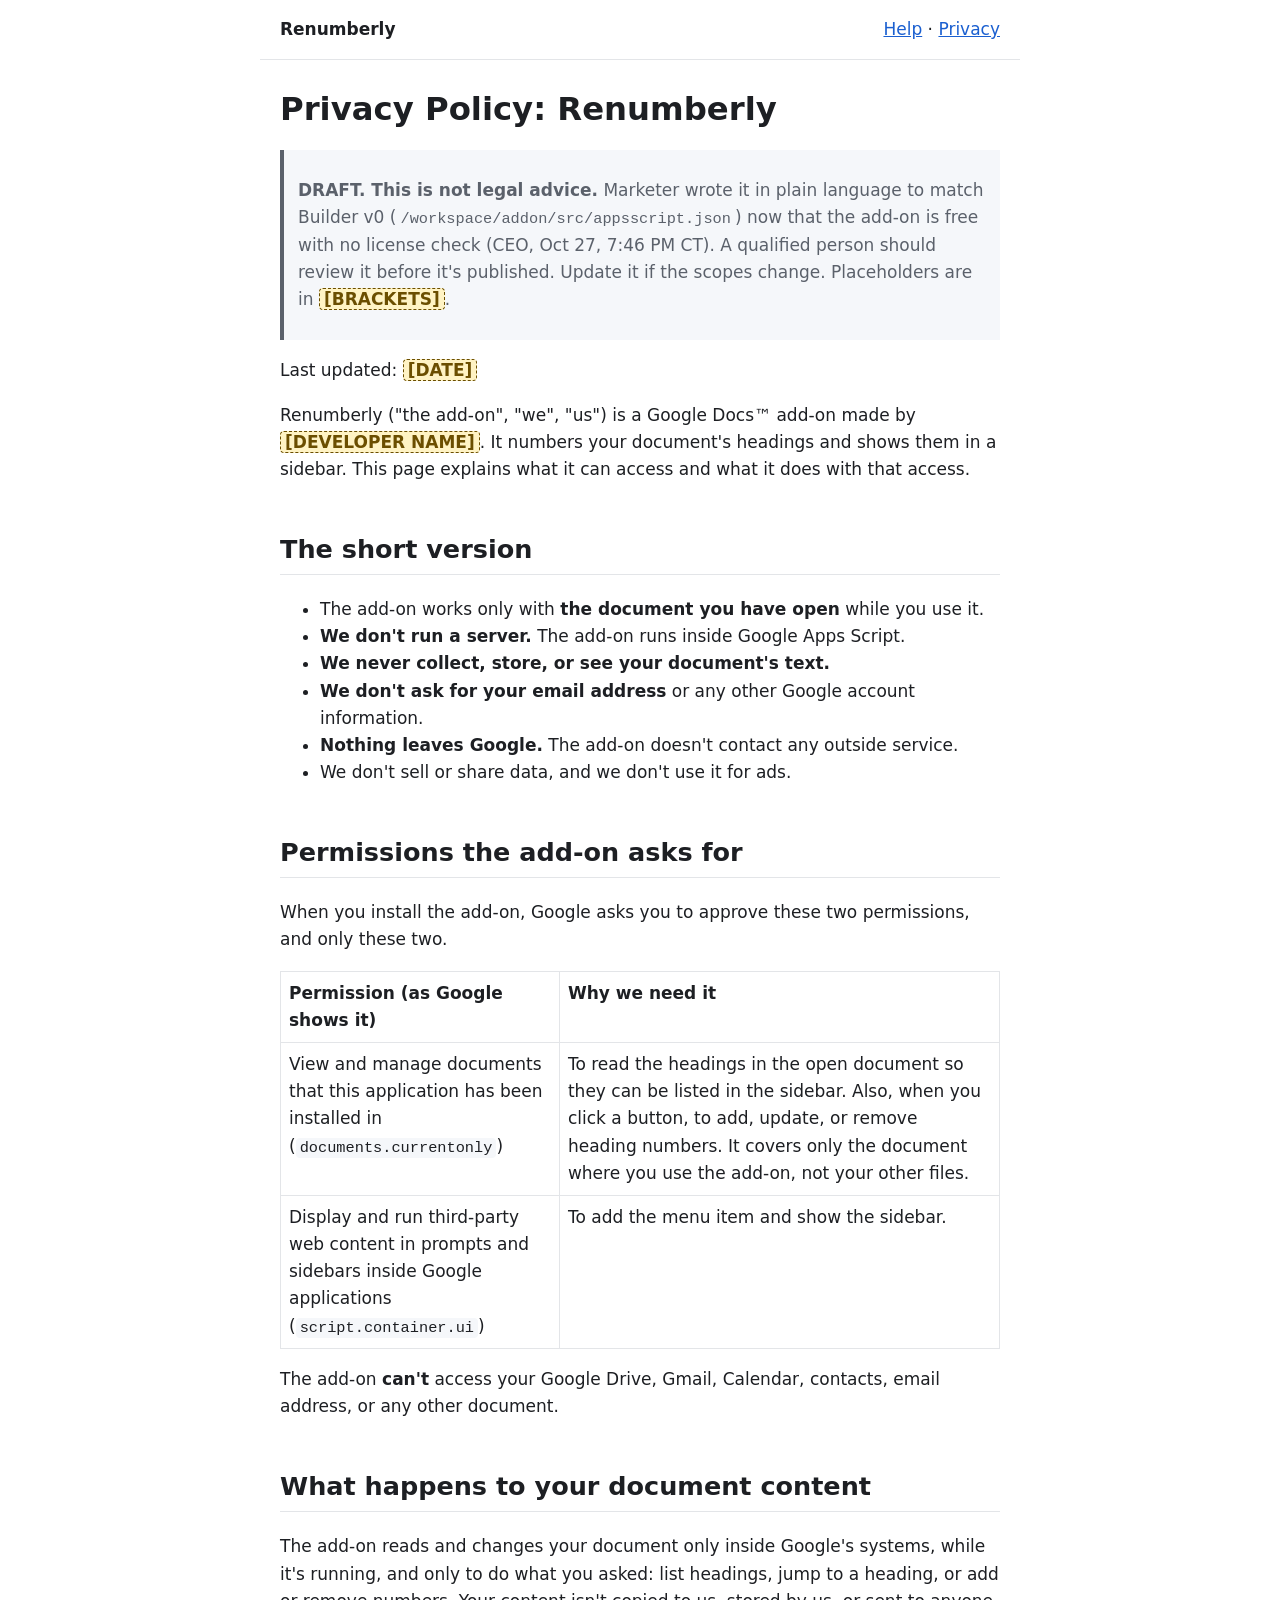
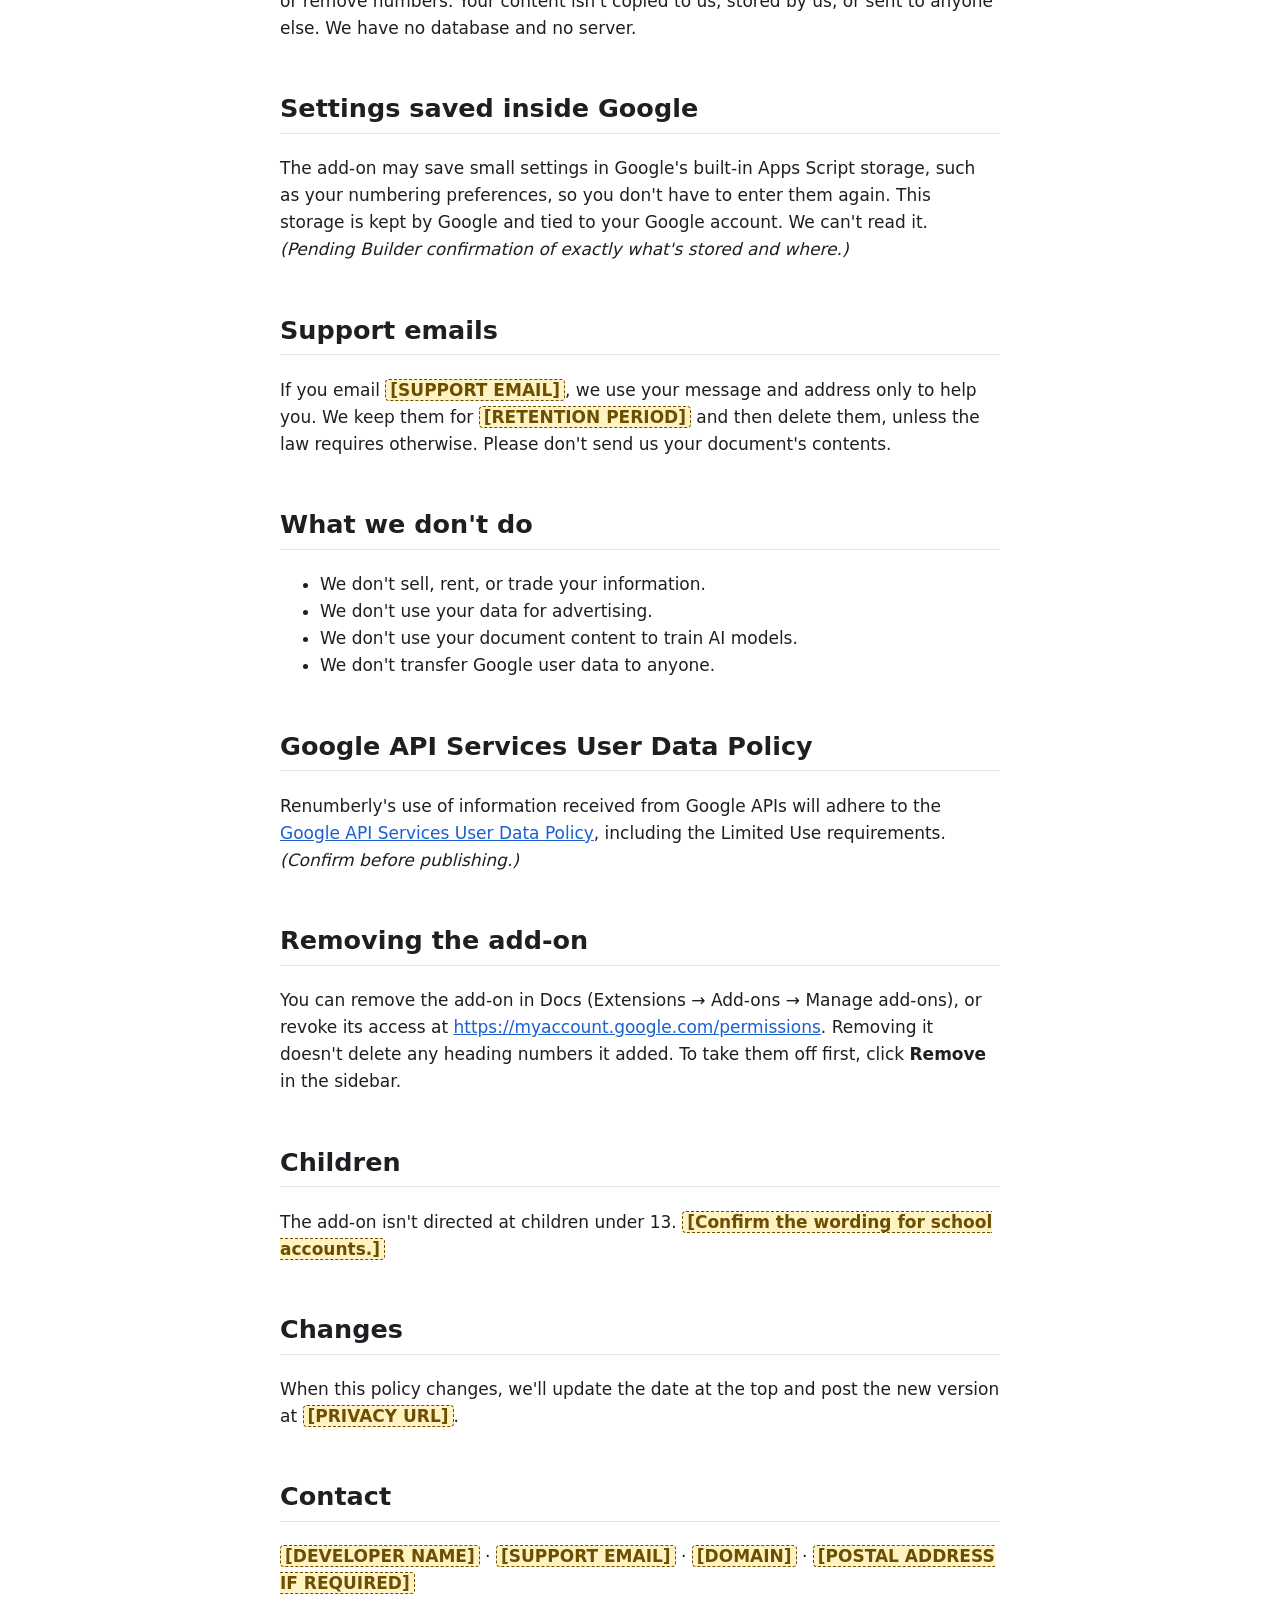
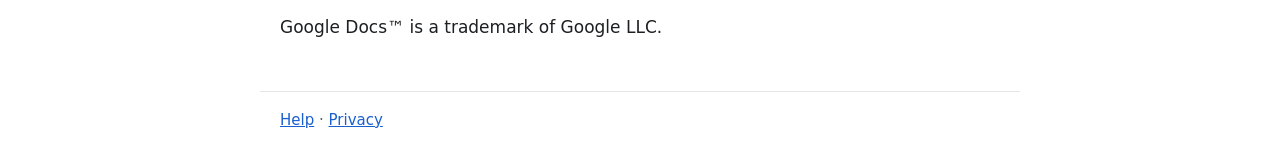
==== privacy.html @ c92d1a33 "Renumberly help and privacy pages" ====
<!doctype html><html lang="en"><head><meta charset="utf-8">
<meta name="viewport" content="width=device-width, initial-scale=1"><title>Renumberly Privacy Policy</title>
<link rel="stylesheet" href="style.css"></head><body><header><strong>Renumberly</strong><nav><a href="index.html">Help</a> · <a href="privacy.html">Privacy</a></nav></header>
<main><h1>Privacy Policy: Renumberly</h1>
<blockquote>
<p><strong>DRAFT. This is not legal advice.</strong> Marketer wrote it in plain language to match Builder v0 (<code>/workspace/addon/src/appsscript.json</code>) now that the add-on is free with no license check (CEO, Oct 27, 7:46 PM CT). A qualified person should review it before it's published. Update it if the scopes change. Placeholders are in <span class="ph">[BRACKETS]</span>.</p>
</blockquote>
<p>Last updated: <span class="ph">[DATE]</span></p>
<p>Renumberly ("the add-on", "we", "us") is a Google Docs™ add-on made by <span class="ph">[DEVELOPER NAME]</span>. It numbers your document's headings and shows them in a sidebar. This page explains what it can access and what it does with that access.</p>
<h2>The short version</h2>
<ul>
<li>The add-on works only with <strong>the document you have open</strong> while you use it.</li>
<li><strong>We don't run a server.</strong> The add-on runs inside Google Apps Script.</li>
<li><strong>We never collect, store, or see your document's text.</strong></li>
<li><strong>We don't ask for your email address</strong> or any other Google account information.</li>
<li><strong>Nothing leaves Google.</strong> The add-on doesn't contact any outside service.</li>
<li>We don't sell or share data, and we don't use it for ads.</li>
</ul>
<h2>Permissions the add-on asks for</h2>
<p>When you install the add-on, Google asks you to approve these two permissions, and only these two.</p>
<table>
<thead>
<tr>
<th>Permission (as Google shows it)</th>
<th>Why we need it</th>
</tr>
</thead>
<tbody>
<tr>
<td>View and manage documents that this application has been installed in (<code>documents.currentonly</code>)</td>
<td>To read the headings in the open document so they can be listed in the sidebar. Also, when you click a button, to add, update, or remove heading numbers. It covers only the document where you use the add-on, not your other files.</td>
</tr>
<tr>
<td>Display and run third-party web content in prompts and sidebars inside Google applications (<code>script.container.ui</code>)</td>
<td>To add the menu item and show the sidebar.</td>
</tr>
</tbody>
</table>
<p>The add-on <strong>can't</strong> access your Google Drive, Gmail, Calendar, contacts, email address, or any other document.</p>
<h2>What happens to your document content</h2>
<p>The add-on reads and changes your document only inside Google's systems, while it's running, and only to do what you asked: list headings, jump to a heading, or add or remove numbers. Your content isn't copied to us, stored by us, or sent to anyone else. We have no database and no server.</p>
<h2>Settings saved inside Google</h2>
<p>The add-on may save small settings in Google's built-in Apps Script storage, such as your numbering preferences, so you don't have to enter them again. This storage is kept by Google and tied to your Google account. We can't read it. <em>(Pending Builder confirmation of exactly what's stored and where.)</em></p>
<h2>Support emails</h2>
<p>If you email <span class="ph">[SUPPORT EMAIL]</span>, we use your message and address only to help you. We keep them for <span class="ph">[RETENTION PERIOD]</span> and then delete them, unless the law requires otherwise. Please don't send us your document's contents.</p>
<h2>What we don't do</h2>
<ul>
<li>We don't sell, rent, or trade your information.</li>
<li>We don't use your data for advertising.</li>
<li>We don't use your document content to train AI models.</li>
<li>We don't transfer Google user data to anyone.</li>
</ul>
<h2>Google API Services User Data Policy</h2>
<p>Renumberly's use of information received from Google APIs will adhere to the <a href="https://developers.google.com/terms/api-services-user-data-policy">Google API Services User Data Policy</a>, including the Limited Use requirements. <em>(Confirm before publishing.)</em></p>
<h2>Removing the add-on</h2>
<p>You can remove the add-on in Docs (Extensions → Add-ons → Manage add-ons), or revoke its access at <a href="https://myaccount.google.com/permissions">https://myaccount.google.com/permissions</a>. Removing it doesn't delete any heading numbers it added. To take them off first, click <strong>Remove</strong> in the sidebar.</p>
<h2>Children</h2>
<p>The add-on isn't directed at children under 13. <span class="ph">[Confirm the wording for school accounts.]</span></p>
<h2>Changes</h2>
<p>When this policy changes, we'll update the date at the top and post the new version at <span class="ph">[PRIVACY URL]</span>.</p>
<h2>Contact</h2>
<p><span class="ph">[DEVELOPER NAME]</span> · <span class="ph">[SUPPORT EMAIL]</span> · <span class="ph">[DOMAIN]</span> · <span class="ph">[POSTAL ADDRESS IF REQUIRED]</span></p>
<p>Google Docs™ is a trademark of Google LLC.</p></main><footer><nav><a href="index.html">Help</a> · <a href="privacy.html">Privacy</a></nav></footer></body></html>
---- style.css ----
:root{--bg:#fff;--fg:#1d1f23;--mut:#5b616b;--line:#e3e5e8;--acc:#1a5fd0;--ph:#fff3c4;--phfg:#6b4e00;--note:#f5f7fa}
@media (prefers-color-scheme:dark){:root{--bg:#15171a;--fg:#e6e8eb;--mut:#a3a9b2;--line:#2c3036;--acc:#7fb0ff;--ph:#4a3d10;--phfg:#ffe08a;--note:#1e2125}}
*{box-sizing:border-box}body{margin:0;background:var(--bg);color:var(--fg);font:17px/1.6 system-ui,-apple-system,"Segoe UI",Roboto,sans-serif}
header,footer{max-width:760px;margin:0 auto;padding:16px 20px;display:flex;justify-content:space-between;gap:12px;flex-wrap:wrap;border-bottom:1px solid var(--line)}
footer{border:0;border-top:1px solid var(--line);color:var(--mut);font-size:15px}
main{max-width:760px;margin:0 auto;padding:8px 20px 32px}
a{color:var(--acc);overflow-wrap:anywhere}h1{font-size:1.9em;line-height:1.2}h2{margin-top:1.8em;border-bottom:1px solid var(--line);padding-bottom:4px}
blockquote{margin:1em 0;padding:10px 14px;background:var(--note);border-left:4px solid var(--mut);color:var(--mut)}
code{font-size:.9em;background:var(--note);padding:1px 4px;border-radius:4px;overflow-wrap:anywhere}
table{border-collapse:collapse;width:100%;display:block;overflow-x:auto}th,td{border:1px solid var(--line);padding:8px;text-align:left;vertical-align:top}
.ph{background:var(--ph);color:var(--phfg);border:1px dashed currentColor;border-radius:4px;padding:0 4px;font-weight:600}
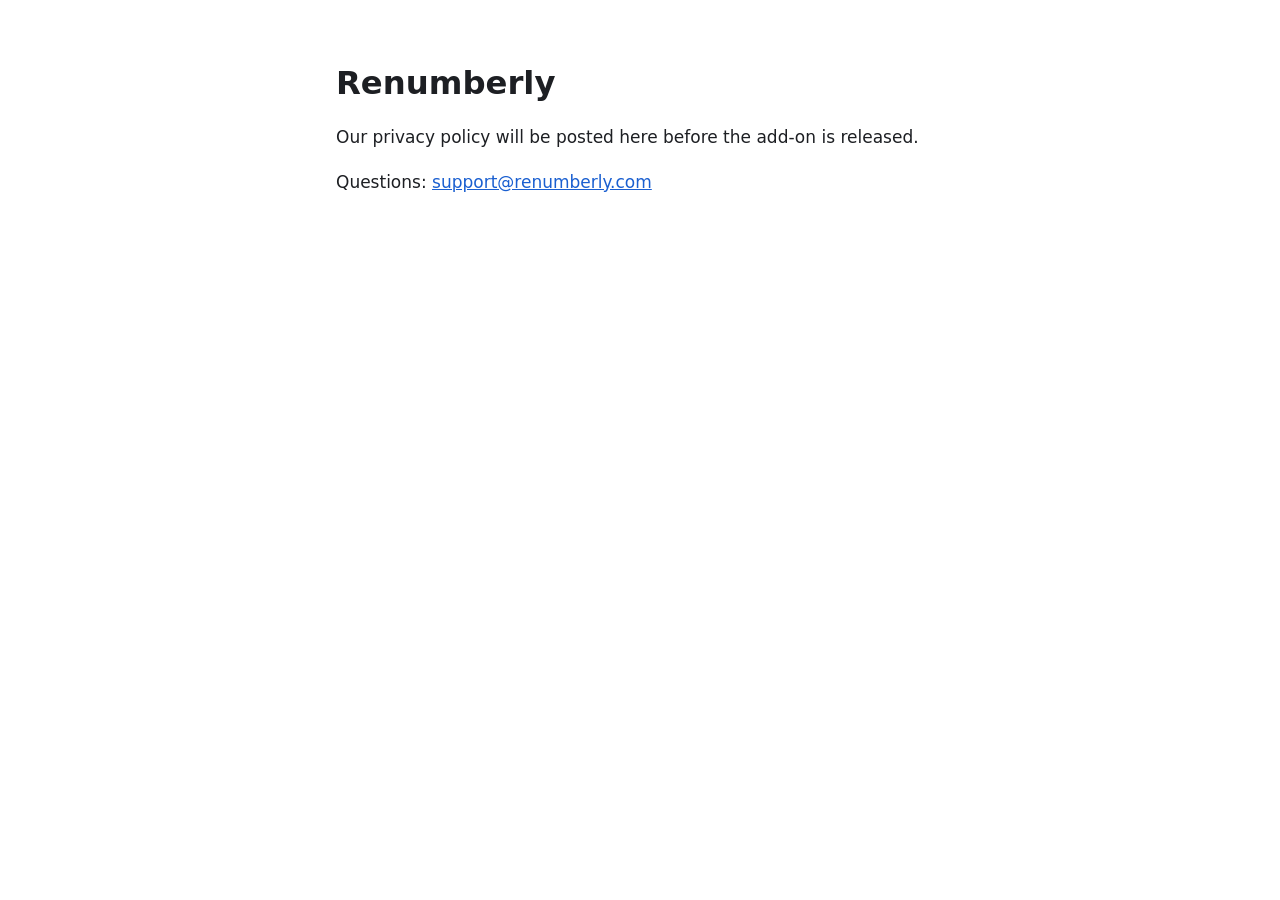
==== commit d74c1695: "Holding pages until copy is approved" ====
--- a/privacy.html
+++ b/privacy.html
@@ -1,63 +1 @@
-<!doctype html><html lang="en"><head><meta charset="utf-8">
-<meta name="viewport" content="width=device-width, initial-scale=1"><title>Renumberly Privacy Policy</title>
-<link rel="stylesheet" href="style.css"></head><body><header><strong>Renumberly</strong><nav><a href="index.html">Help</a> · <a href="privacy.html">Privacy</a></nav></header>
-<main><h1>Privacy Policy: Renumberly</h1>
-<blockquote>
-<p><strong>DRAFT. This is not legal advice.</strong> Marketer wrote it in plain language to match Builder v0 (<code>/workspace/addon/src/appsscript.json</code>) now that the add-on is free with no license check (CEO, Oct 27, 7:46 PM CT). A qualified person should review it before it's published. Update it if the scopes change. Placeholders are in <span class="ph">[BRACKETS]</span>.</p>
-</blockquote>
-<p>Last updated: <span class="ph">[DATE]</span></p>
-<p>Renumberly ("the add-on", "we", "us") is a Google Docs™ add-on made by <span class="ph">[DEVELOPER NAME]</span>. It numbers your document's headings and shows them in a sidebar. This page explains what it can access and what it does with that access.</p>
-<h2>The short version</h2>
-<ul>
-<li>The add-on works only with <strong>the document you have open</strong> while you use it.</li>
-<li><strong>We don't run a server.</strong> The add-on runs inside Google Apps Script.</li>
-<li><strong>We never collect, store, or see your document's text.</strong></li>
-<li><strong>We don't ask for your email address</strong> or any other Google account information.</li>
-<li><strong>Nothing leaves Google.</strong> The add-on doesn't contact any outside service.</li>
-<li>We don't sell or share data, and we don't use it for ads.</li>
-</ul>
-<h2>Permissions the add-on asks for</h2>
-<p>When you install the add-on, Google asks you to approve these two permissions, and only these two.</p>
-<table>
-<thead>
-<tr>
-<th>Permission (as Google shows it)</th>
-<th>Why we need it</th>
-</tr>
-</thead>
-<tbody>
-<tr>
-<td>View and manage documents that this application has been installed in (<code>documents.currentonly</code>)</td>
-<td>To read the headings in the open document so they can be listed in the sidebar. Also, when you click a button, to add, update, or remove heading numbers. It covers only the document where you use the add-on, not your other files.</td>
-</tr>
-<tr>
-<td>Display and run third-party web content in prompts and sidebars inside Google applications (<code>script.container.ui</code>)</td>
-<td>To add the menu item and show the sidebar.</td>
-</tr>
-</tbody>
-</table>
-<p>The add-on <strong>can't</strong> access your Google Drive, Gmail, Calendar, contacts, email address, or any other document.</p>
-<h2>What happens to your document content</h2>
-<p>The add-on reads and changes your document only inside Google's systems, while it's running, and only to do what you asked: list headings, jump to a heading, or add or remove numbers. Your content isn't copied to us, stored by us, or sent to anyone else. We have no database and no server.</p>
-<h2>Settings saved inside Google</h2>
-<p>The add-on may save small settings in Google's built-in Apps Script storage, such as your numbering preferences, so you don't have to enter them again. This storage is kept by Google and tied to your Google account. We can't read it. <em>(Pending Builder confirmation of exactly what's stored and where.)</em></p>
-<h2>Support emails</h2>
-<p>If you email <span class="ph">[SUPPORT EMAIL]</span>, we use your message and address only to help you. We keep them for <span class="ph">[RETENTION PERIOD]</span> and then delete them, unless the law requires otherwise. Please don't send us your document's contents.</p>
-<h2>What we don't do</h2>
-<ul>
-<li>We don't sell, rent, or trade your information.</li>
-<li>We don't use your data for advertising.</li>
-<li>We don't use your document content to train AI models.</li>
-<li>We don't transfer Google user data to anyone.</li>
-</ul>
-<h2>Google API Services User Data Policy</h2>
-<p>Renumberly's use of information received from Google APIs will adhere to the <a href="https://developers.google.com/terms/api-services-user-data-policy">Google API Services User Data Policy</a>, including the Limited Use requirements. <em>(Confirm before publishing.)</em></p>
-<h2>Removing the add-on</h2>
-<p>You can remove the add-on in Docs (Extensions → Add-ons → Manage add-ons), or revoke its access at <a href="https://myaccount.google.com/permissions">https://myaccount.google.com/permissions</a>. Removing it doesn't delete any heading numbers it added. To take them off first, click <strong>Remove</strong> in the sidebar.</p>
-<h2>Children</h2>
-<p>The add-on isn't directed at children under 13. <span class="ph">[Confirm the wording for school accounts.]</span></p>
-<h2>Changes</h2>
-<p>When this policy changes, we'll update the date at the top and post the new version at <span class="ph">[PRIVACY URL]</span>.</p>
-<h2>Contact</h2>
-<p><span class="ph">[DEVELOPER NAME]</span> · <span class="ph">[SUPPORT EMAIL]</span> · <span class="ph">[DOMAIN]</span> · <span class="ph">[POSTAL ADDRESS IF REQUIRED]</span></p>
-<p>Google Docs™ is a trademark of Google LLC.</p></main><footer><nav><a href="index.html">Help</a> · <a href="privacy.html">Privacy</a></nav></footer></body></html>
+<!doctype html><html lang="en"><head><meta charset="utf-8"><meta name="viewport" content="width=device-width,initial-scale=1"><title>Renumberly privacy</title><link rel="stylesheet" href="style.css"></head><body><main style="max-width:640px;margin:4rem auto;padding:0 1rem"><h1>Renumberly</h1><p>Our privacy policy will be posted here before the add-on is released.</p><p>Questions: <a href="mailto:support@renumberly.com">support@renumberly.com</a></p></main></body></html>
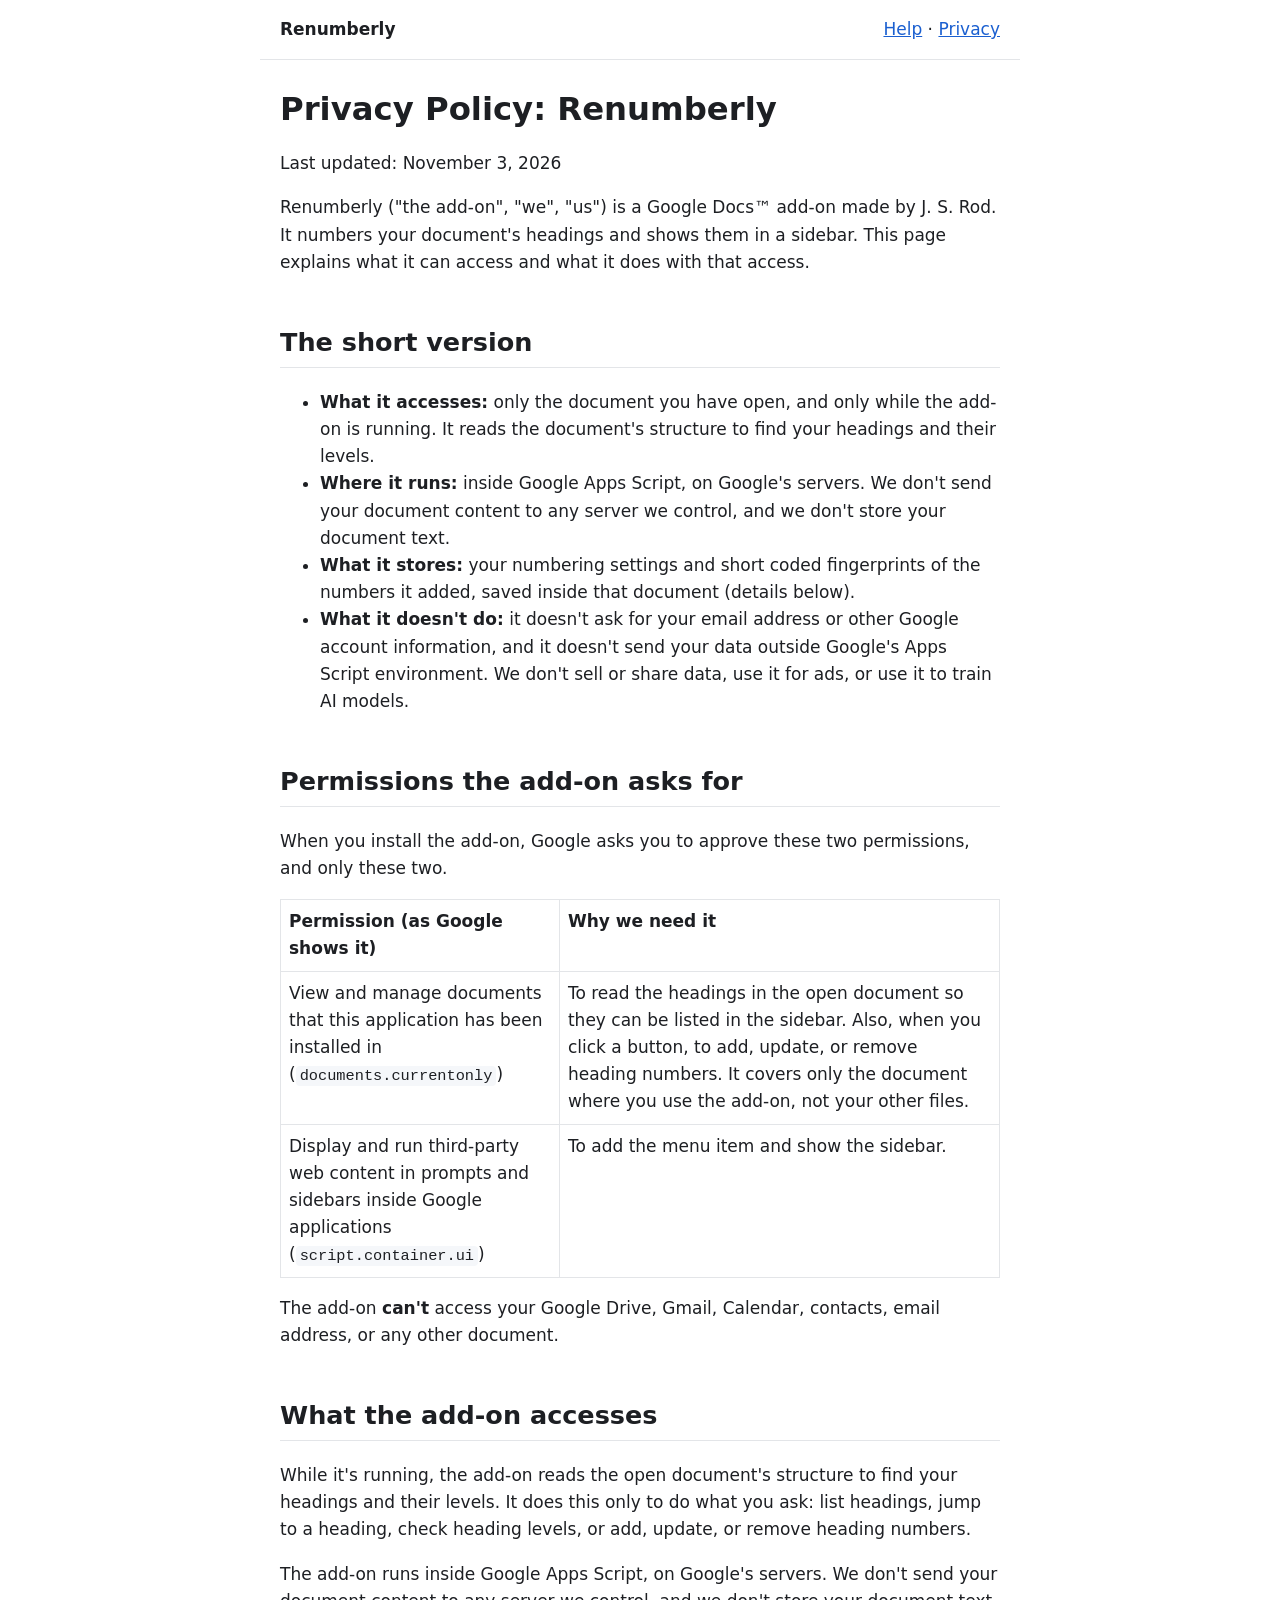
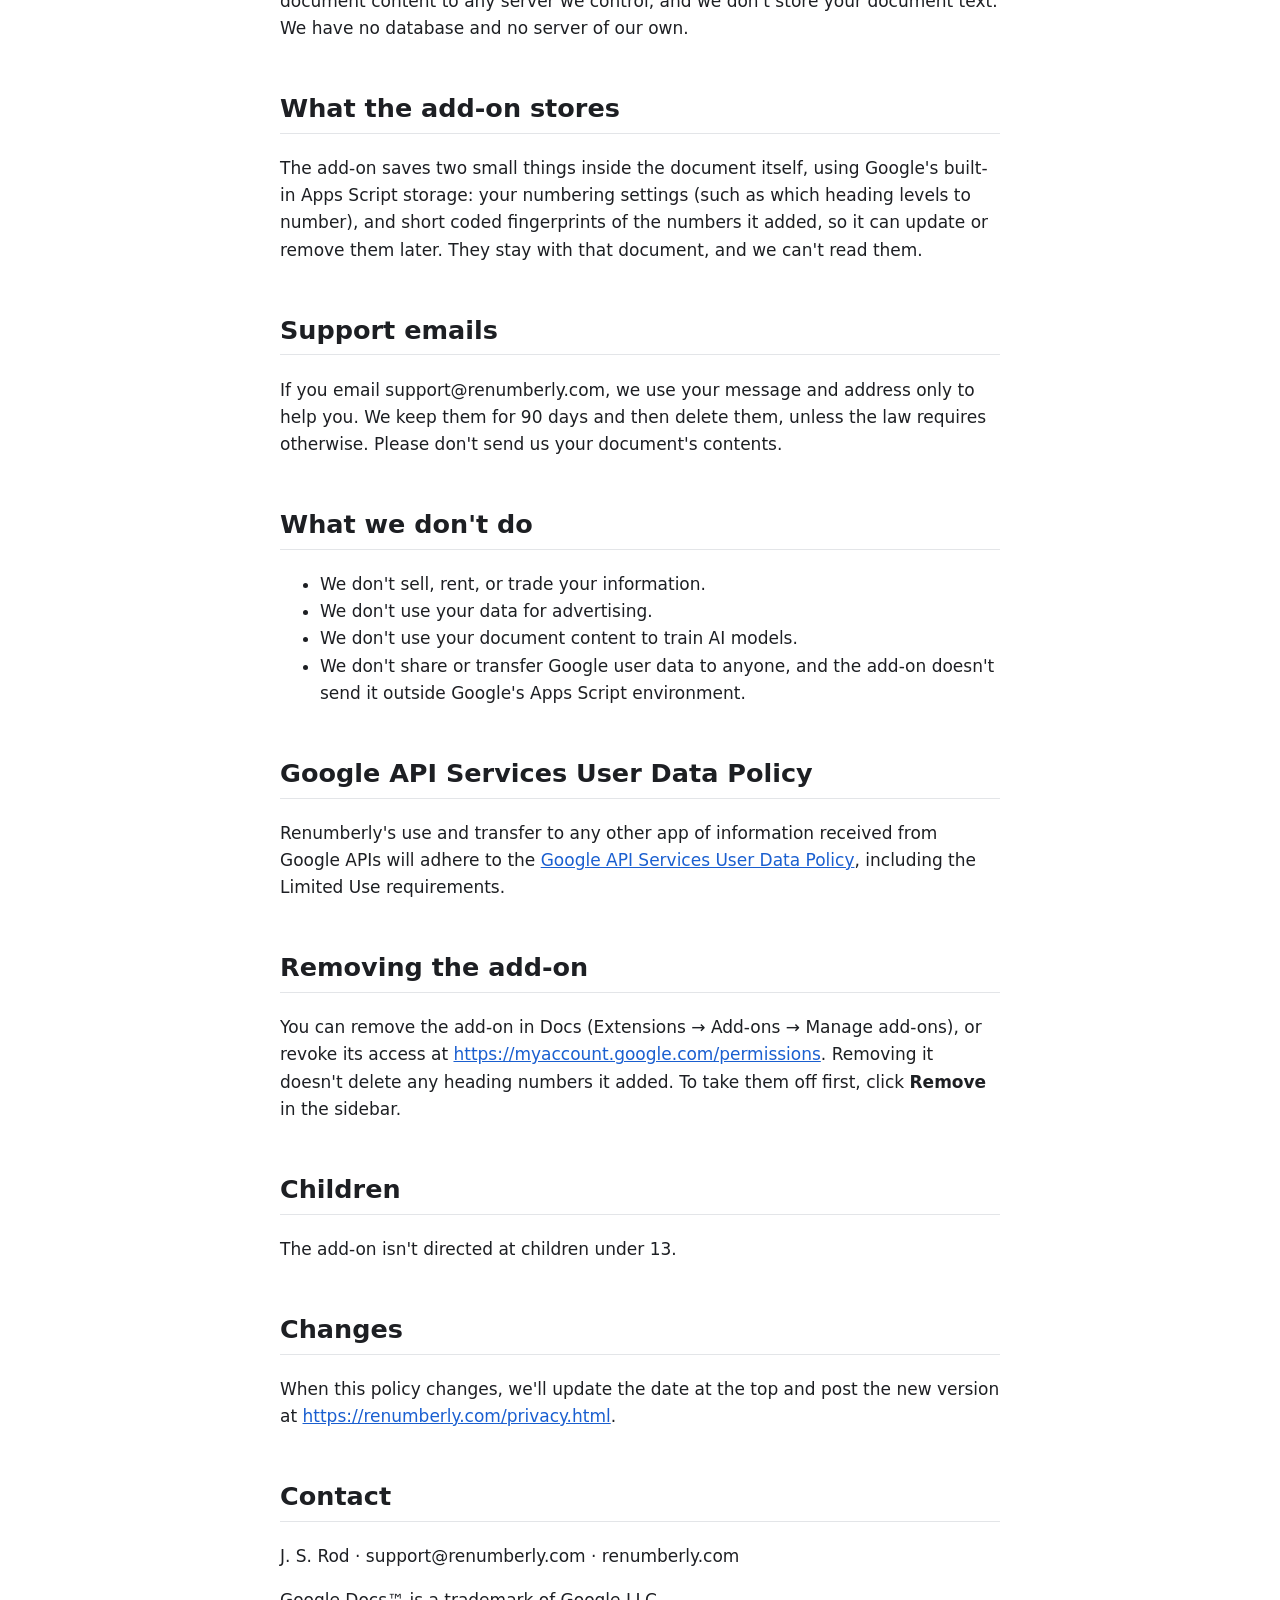
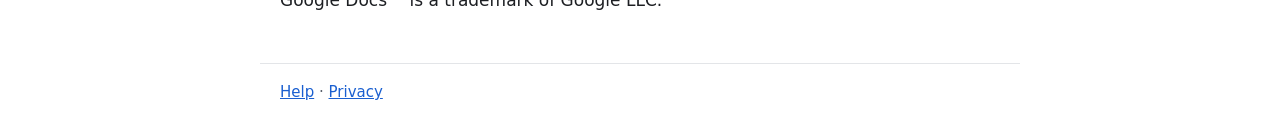
==== commit c272c983: "Publish help and privacy pages" ====
--- a/privacy.html
+++ b/privacy.html
@@ -1 +1,59 @@
-<!doctype html><html lang="en"><head><meta charset="utf-8"><meta name="viewport" content="width=device-width,initial-scale=1"><title>Renumberly privacy</title><link rel="stylesheet" href="style.css"></head><body><main style="max-width:640px;margin:4rem auto;padding:0 1rem"><h1>Renumberly</h1><p>Our privacy policy will be posted here before the add-on is released.</p><p>Questions: <a href="mailto:support@renumberly.com">support@renumberly.com</a></p></main></body></html>
+<!doctype html><html lang="en"><head><meta charset="utf-8">
+<meta name="viewport" content="width=device-width, initial-scale=1"><title>Renumberly Privacy Policy</title>
+<link rel="stylesheet" href="style.css"></head><body><header><strong>Renumberly</strong><nav><a href="index.html">Help</a> · <a href="privacy.html">Privacy</a></nav></header>
+<main><h1>Privacy Policy: Renumberly</h1>
+<p>Last updated: November 3, 2026</p>
+<p>Renumberly ("the add-on", "we", "us") is a Google Docs™ add-on made by J. S. Rod. It numbers your document's headings and shows them in a sidebar. This page explains what it can access and what it does with that access.</p>
+<h2>The short version</h2>
+<ul>
+<li><strong>What it accesses:</strong> only the document you have open, and only while the add-on is running. It reads the document's structure to find your headings and their levels.</li>
+<li><strong>Where it runs:</strong> inside Google Apps Script, on Google's servers. We don't send your document content to any server we control, and we don't store your document text.</li>
+<li><strong>What it stores:</strong> your numbering settings and short coded fingerprints of the numbers it added, saved inside that document (details below).</li>
+<li><strong>What it doesn't do:</strong> it doesn't ask for your email address or other Google account information, and it doesn't send your data outside Google's Apps Script environment. We don't sell or share data, use it for ads, or use it to train AI models.</li>
+</ul>
+<h2>Permissions the add-on asks for</h2>
+<p>When you install the add-on, Google asks you to approve these two permissions, and only these two.</p>
+<table>
+<thead>
+<tr>
+<th>Permission (as Google shows it)</th>
+<th>Why we need it</th>
+</tr>
+</thead>
+<tbody>
+<tr>
+<td>View and manage documents that this application has been installed in (<code>documents.currentonly</code>)</td>
+<td>To read the headings in the open document so they can be listed in the sidebar. Also, when you click a button, to add, update, or remove heading numbers. It covers only the document where you use the add-on, not your other files.</td>
+</tr>
+<tr>
+<td>Display and run third-party web content in prompts and sidebars inside Google applications (<code>script.container.ui</code>)</td>
+<td>To add the menu item and show the sidebar.</td>
+</tr>
+</tbody>
+</table>
+<p>The add-on <strong>can't</strong> access your Google Drive, Gmail, Calendar, contacts, email address, or any other document.</p>
+<h2>What the add-on accesses</h2>
+<p>While it's running, the add-on reads the open document's structure to find your headings and their levels. It does this only to do what you ask: list headings, jump to a heading, check heading levels, or add, update, or remove heading numbers.</p>
+<p>The add-on runs inside Google Apps Script, on Google's servers. We don't send your document content to any server we control, and we don't store your document text. We have no database and no server of our own.</p>
+<h2>What the add-on stores</h2>
+<p>The add-on saves two small things inside the document itself, using Google's built-in Apps Script storage: your numbering settings (such as which heading levels to number), and short coded fingerprints of the numbers it added, so it can update or remove them later. They stay with that document, and we can't read them.</p>
+<h2>Support emails</h2>
+<p>If you email support@renumberly.com, we use your message and address only to help you. We keep them for 90 days and then delete them, unless the law requires otherwise. Please don't send us your document's contents.</p>
+<h2>What we don't do</h2>
+<ul>
+<li>We don't sell, rent, or trade your information.</li>
+<li>We don't use your data for advertising.</li>
+<li>We don't use your document content to train AI models.</li>
+<li>We don't share or transfer Google user data to anyone, and the add-on doesn't send it outside Google's Apps Script environment.</li>
+</ul>
+<h2>Google API Services User Data Policy</h2>
+<p>Renumberly's use and transfer to any other app of information received from Google APIs will adhere to the <a href="https://developers.google.com/terms/api-services-user-data-policy">Google API Services User Data Policy</a>, including the Limited Use requirements.</p>
+<h2>Removing the add-on</h2>
+<p>You can remove the add-on in Docs (Extensions → Add-ons → Manage add-ons), or revoke its access at <a href="https://myaccount.google.com/permissions">https://myaccount.google.com/permissions</a>. Removing it doesn't delete any heading numbers it added. To take them off first, click <strong>Remove</strong> in the sidebar.</p>
+<h2>Children</h2>
+<p>The add-on isn't directed at children under 13.</p>
+<h2>Changes</h2>
+<p>When this policy changes, we'll update the date at the top and post the new version at <a href="https://renumberly.com/privacy.html">https://renumberly.com/privacy.html</a>.</p>
+<h2>Contact</h2>
+<p>J. S. Rod · support@renumberly.com · renumberly.com</p>
+<p>Google Docs™ is a trademark of Google LLC.</p></main><footer><nav><a href="index.html">Help</a> · <a href="privacy.html">Privacy</a></nav></footer></body></html>
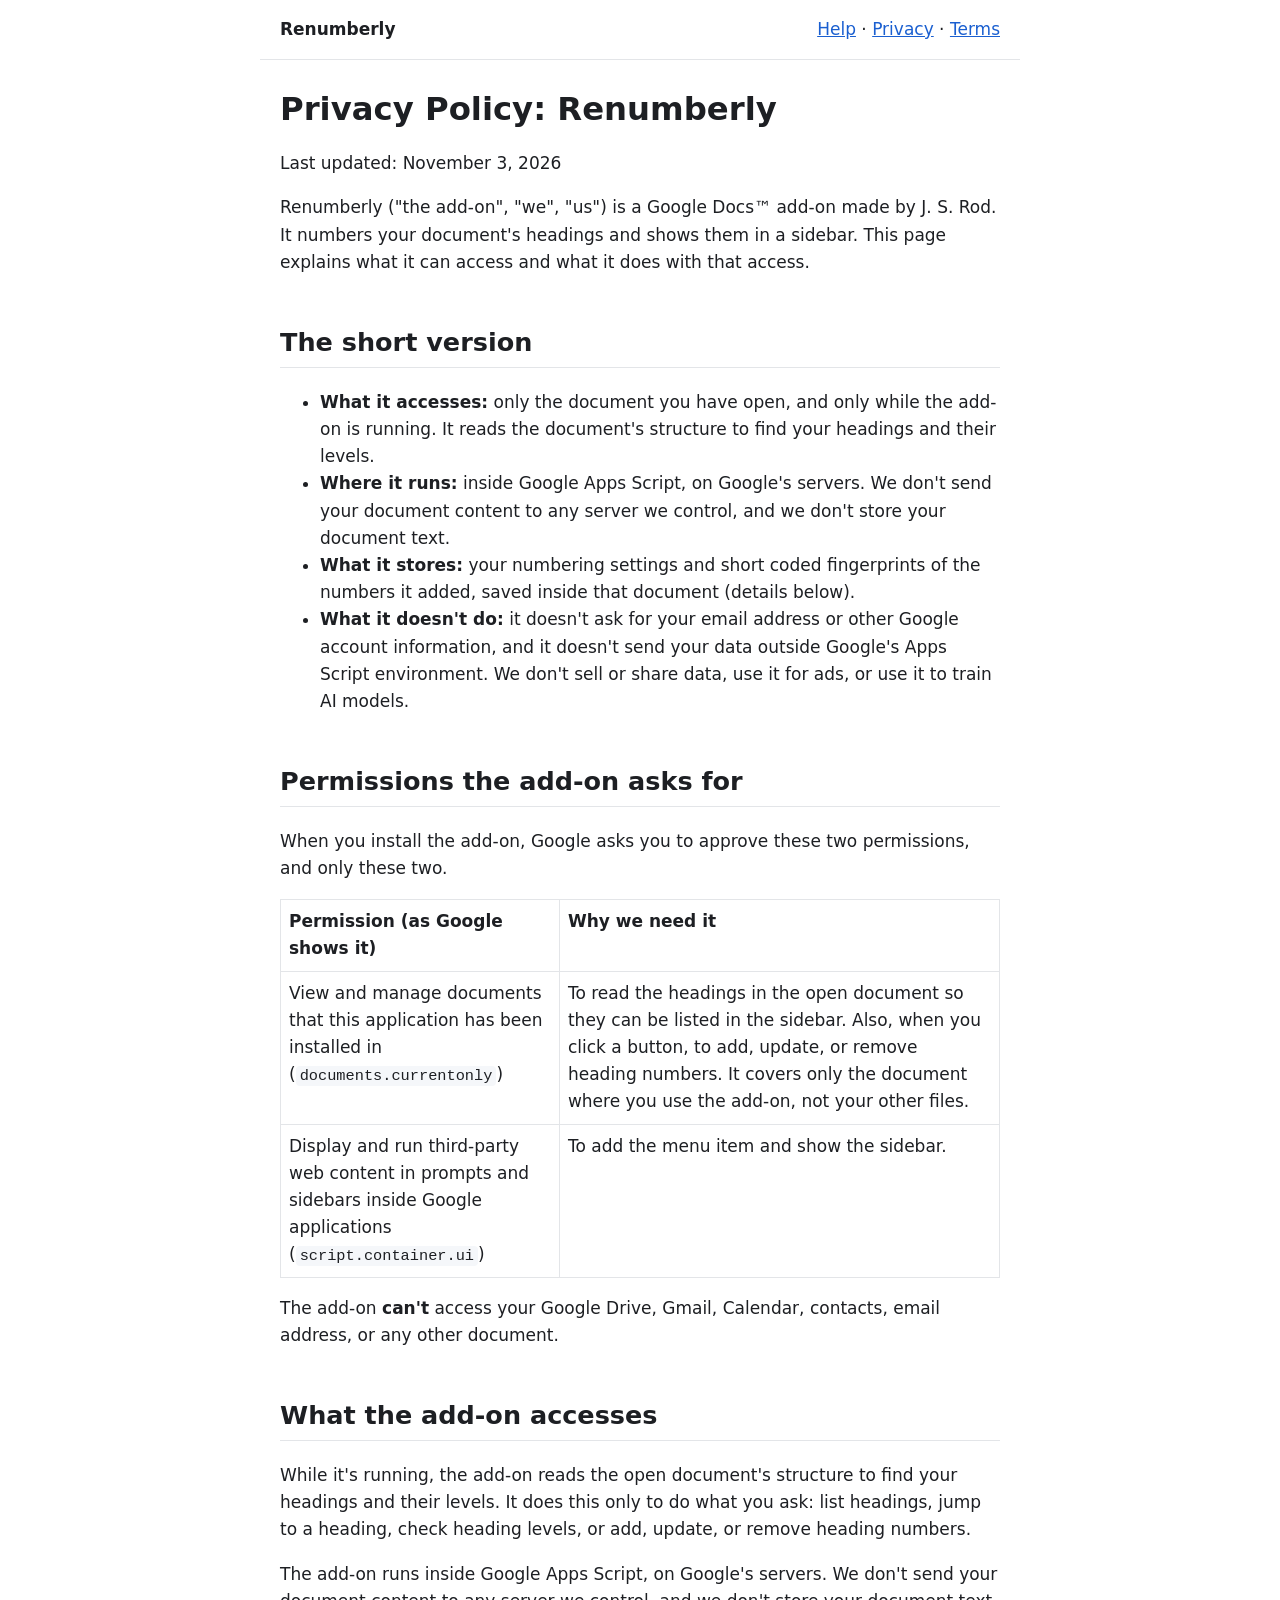
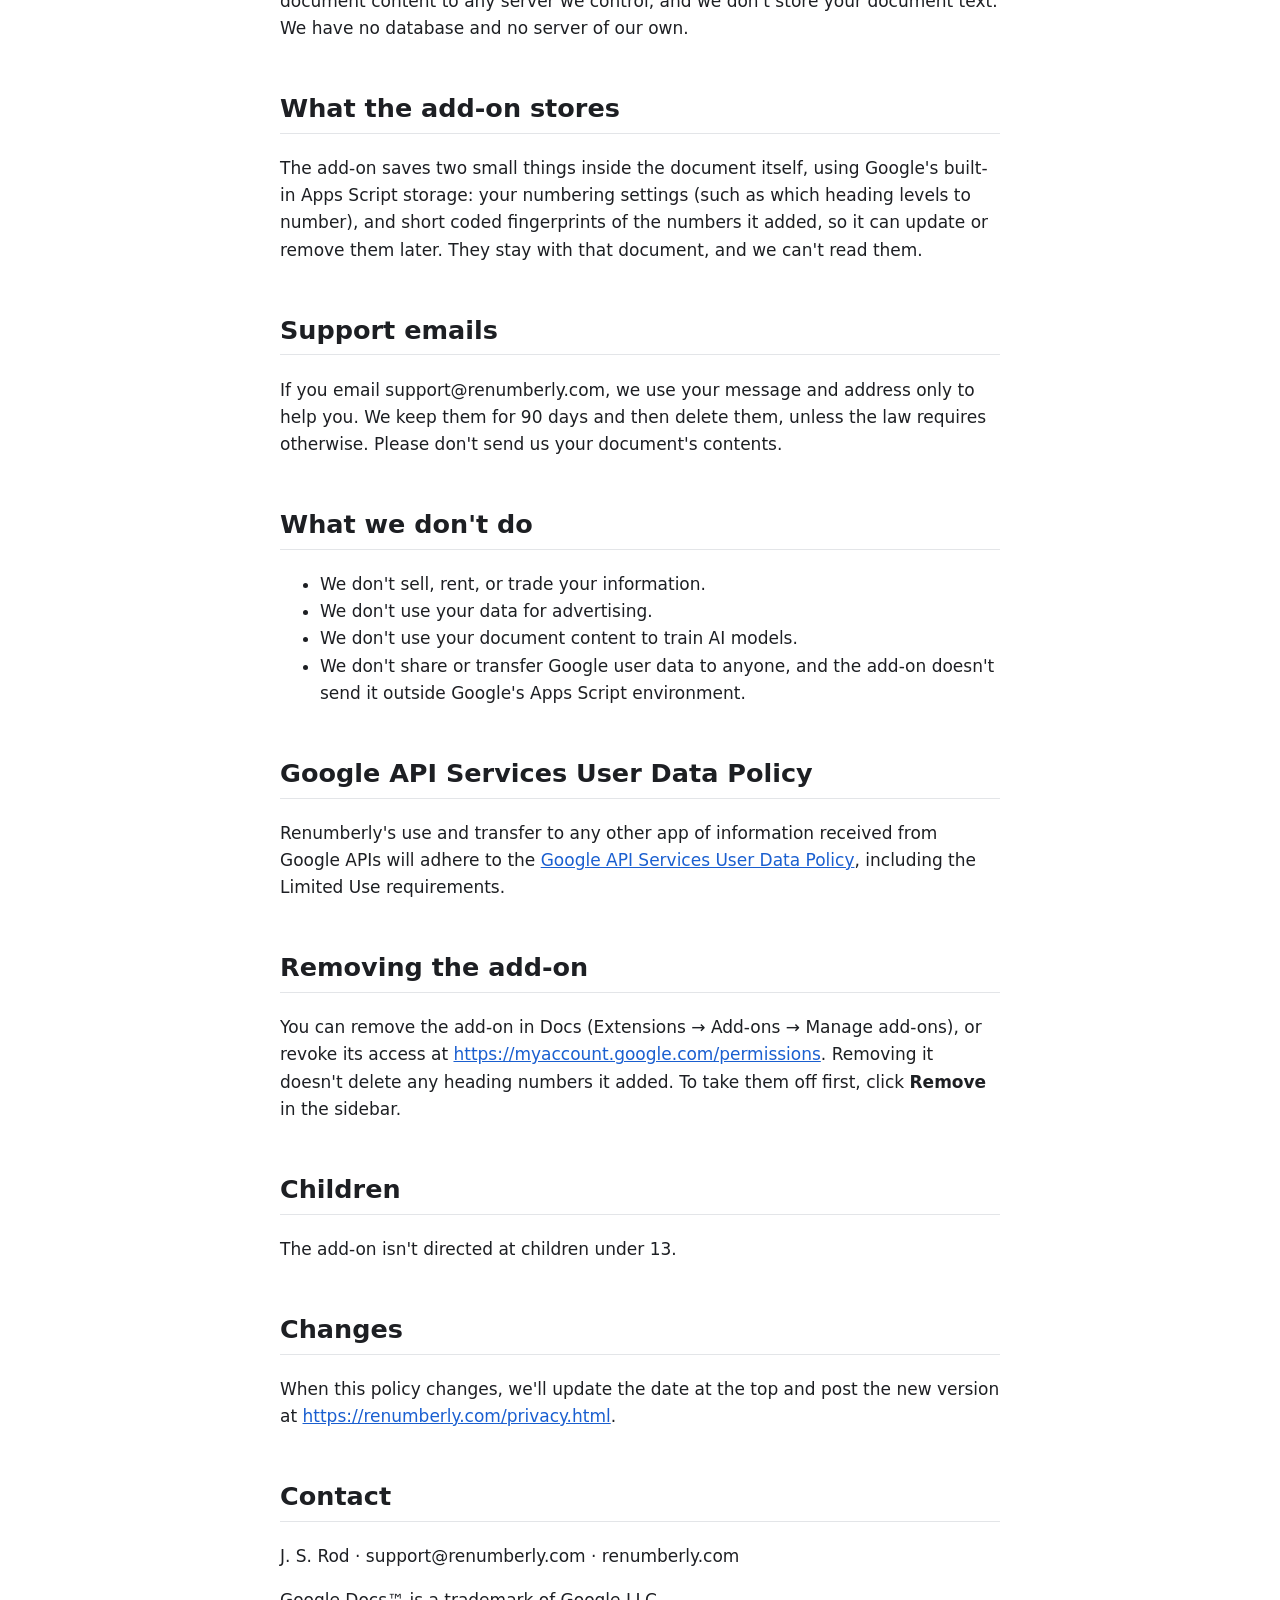
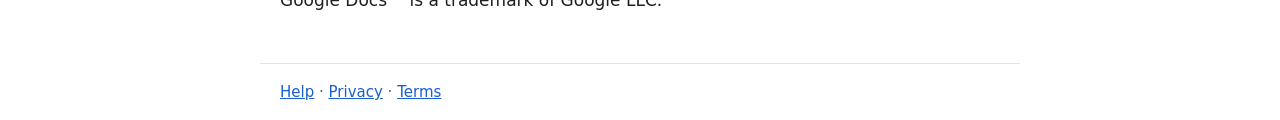
==== commit 9da92769: "Add terms page, update help page" ====
--- a/privacy.html
+++ b/privacy.html
@@ -1,6 +1,6 @@
 <!doctype html><html lang="en"><head><meta charset="utf-8">
 <meta name="viewport" content="width=device-width, initial-scale=1"><title>Renumberly Privacy Policy</title>
-<link rel="stylesheet" href="style.css"></head><body><header><strong>Renumberly</strong><nav><a href="index.html">Help</a> · <a href="privacy.html">Privacy</a></nav></header>
+<link rel="stylesheet" href="style.css"></head><body><header><strong>Renumberly</strong><nav><a href="index.html">Help</a> · <a href="privacy.html">Privacy</a> · <a href="terms.html">Terms</a></nav></header>
 <main><h1>Privacy Policy: Renumberly</h1>
 <p>Last updated: November 3, 2026</p>
 <p>Renumberly ("the add-on", "we", "us") is a Google Docs™ add-on made by J. S. Rod. It numbers your document's headings and shows them in a sidebar. This page explains what it can access and what it does with that access.</p>
@@ -56,4 +56,4 @@
 <p>When this policy changes, we'll update the date at the top and post the new version at <a href="https://renumberly.com/privacy.html">https://renumberly.com/privacy.html</a>.</p>
 <h2>Contact</h2>
 <p>J. S. Rod · support@renumberly.com · renumberly.com</p>
-<p>Google Docs™ is a trademark of Google LLC.</p></main><footer><nav><a href="index.html">Help</a> · <a href="privacy.html">Privacy</a></nav></footer></body></html>
+<p>Google Docs™ is a trademark of Google LLC.</p></main><footer><nav><a href="index.html">Help</a> · <a href="privacy.html">Privacy</a> · <a href="terms.html">Terms</a></nav></footer></body></html>
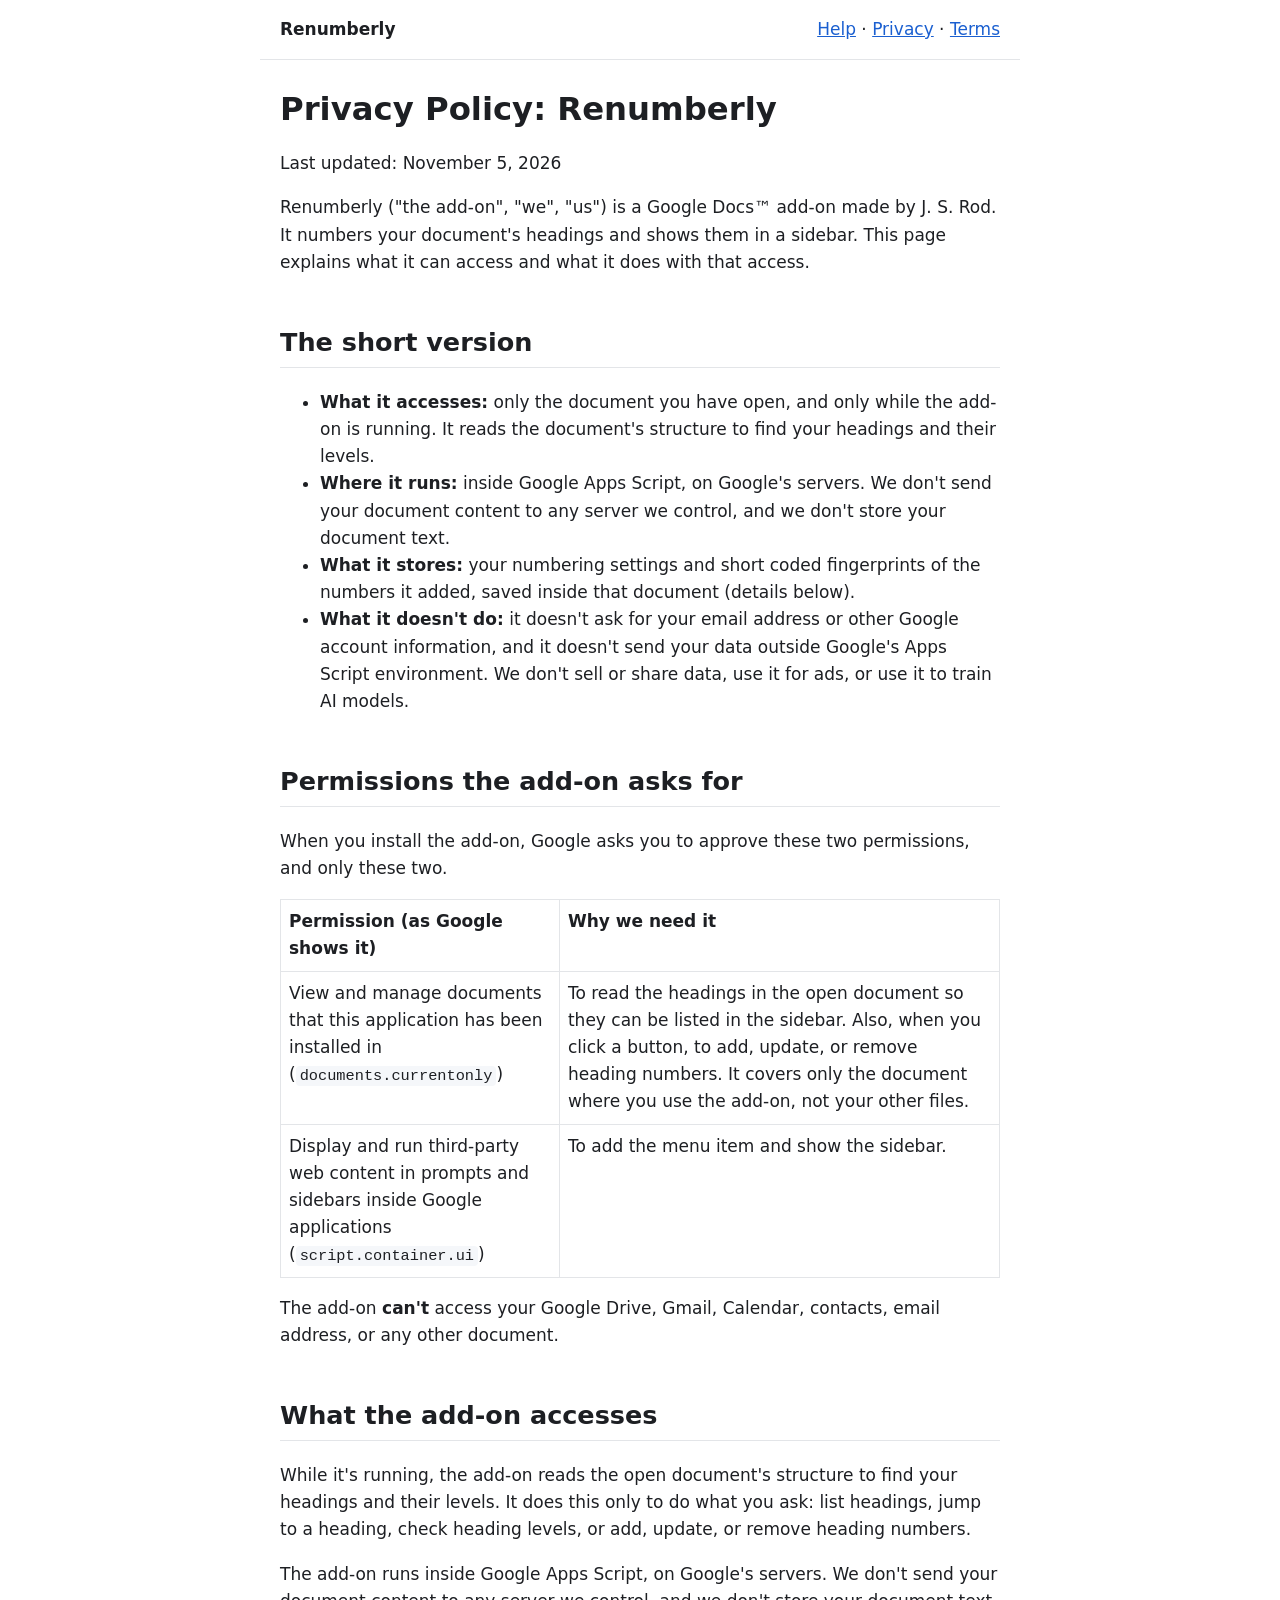
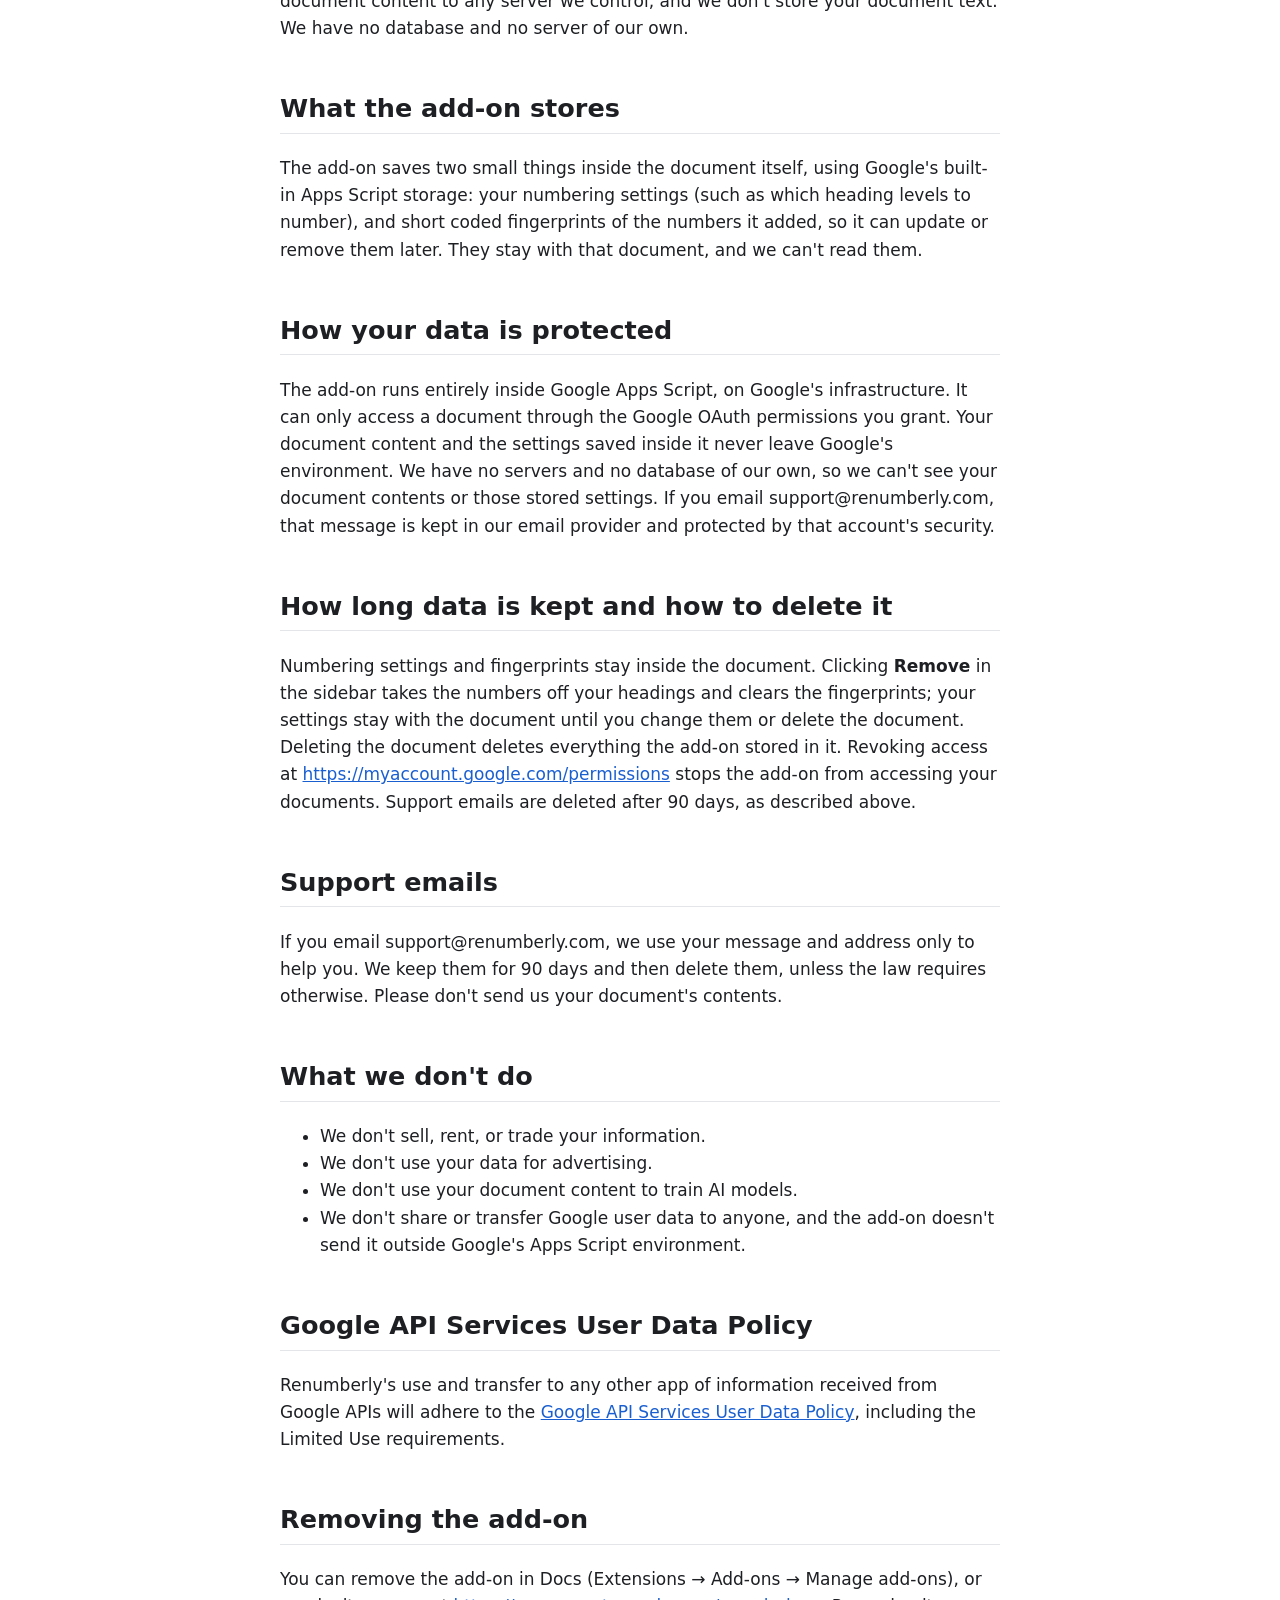
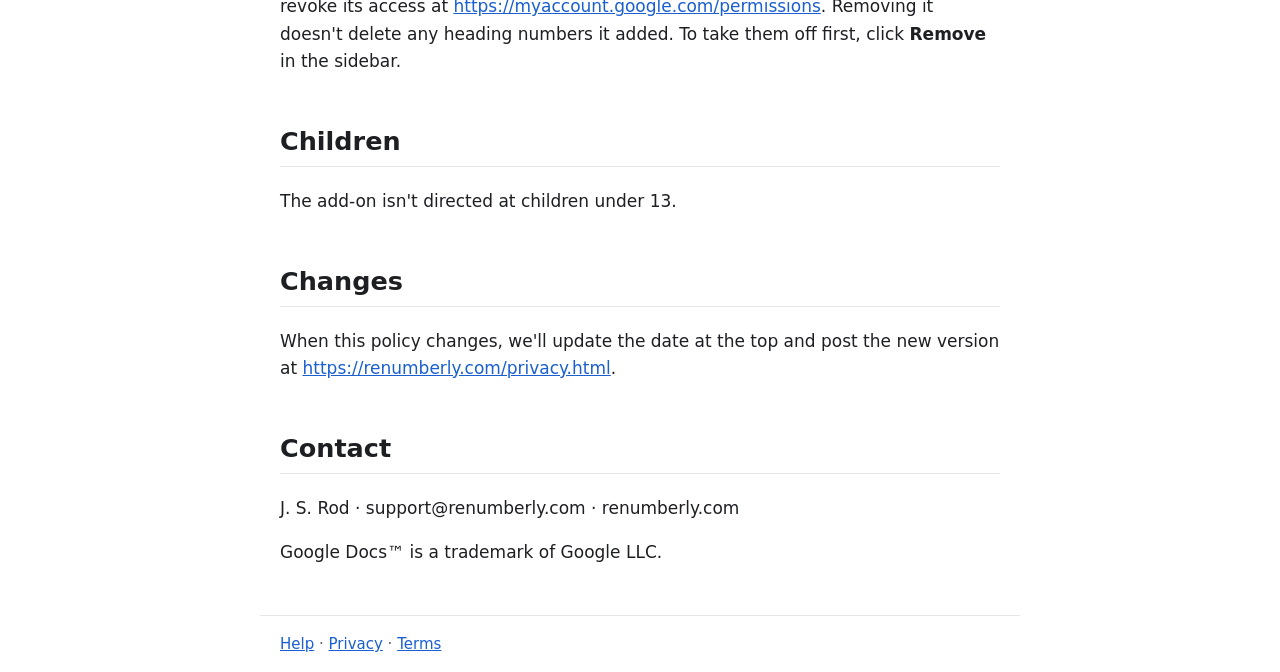
==== commit 53ccc063: "Add data protection and retention sections for OAuth verification Google's OAuth review checklist as" ====
--- a/privacy.html
+++ b/privacy.html
@@ -2,7 +2,7 @@
 <meta name="viewport" content="width=device-width, initial-scale=1"><title>Renumberly Privacy Policy</title>
 <link rel="stylesheet" href="style.css"></head><body><header><strong>Renumberly</strong><nav><a href="index.html">Help</a> · <a href="privacy.html">Privacy</a> · <a href="terms.html">Terms</a></nav></header>
 <main><h1>Privacy Policy: Renumberly</h1>
-<p>Last updated: November 3, 2026</p>
+<p>Last updated: November 5, 2026</p>
 <p>Renumberly ("the add-on", "we", "us") is a Google Docs™ add-on made by J. S. Rod. It numbers your document's headings and shows them in a sidebar. This page explains what it can access and what it does with that access.</p>
 <h2>The short version</h2>
 <ul>
@@ -37,6 +37,10 @@
 <p>The add-on runs inside Google Apps Script, on Google's servers. We don't send your document content to any server we control, and we don't store your document text. We have no database and no server of our own.</p>
 <h2>What the add-on stores</h2>
 <p>The add-on saves two small things inside the document itself, using Google's built-in Apps Script storage: your numbering settings (such as which heading levels to number), and short coded fingerprints of the numbers it added, so it can update or remove them later. They stay with that document, and we can't read them.</p>
+<h2>How your data is protected</h2>
+<p>The add-on runs entirely inside Google Apps Script, on Google's infrastructure. It can only access a document through the Google OAuth permissions you grant. Your document content and the settings saved inside it never leave Google's environment. We have no servers and no database of our own, so we can't see your document contents or those stored settings. If you email support@renumberly.com, that message is kept in our email provider and protected by that account's security.</p>
+<h2>How long data is kept and how to delete it</h2>
+<p>Numbering settings and fingerprints stay inside the document. Clicking <strong>Remove</strong> in the sidebar takes the numbers off your headings and clears the fingerprints; your settings stay with the document until you change them or delete the document. Deleting the document deletes everything the add-on stored in it. Revoking access at <a href="https://myaccount.google.com/permissions">https://myaccount.google.com/permissions</a> stops the add-on from accessing your documents. Support emails are deleted after 90 days, as described above.</p>
 <h2>Support emails</h2>
 <p>If you email support@renumberly.com, we use your message and address only to help you. We keep them for 90 days and then delete them, unless the law requires otherwise. Please don't send us your document's contents.</p>
 <h2>What we don't do</h2>
